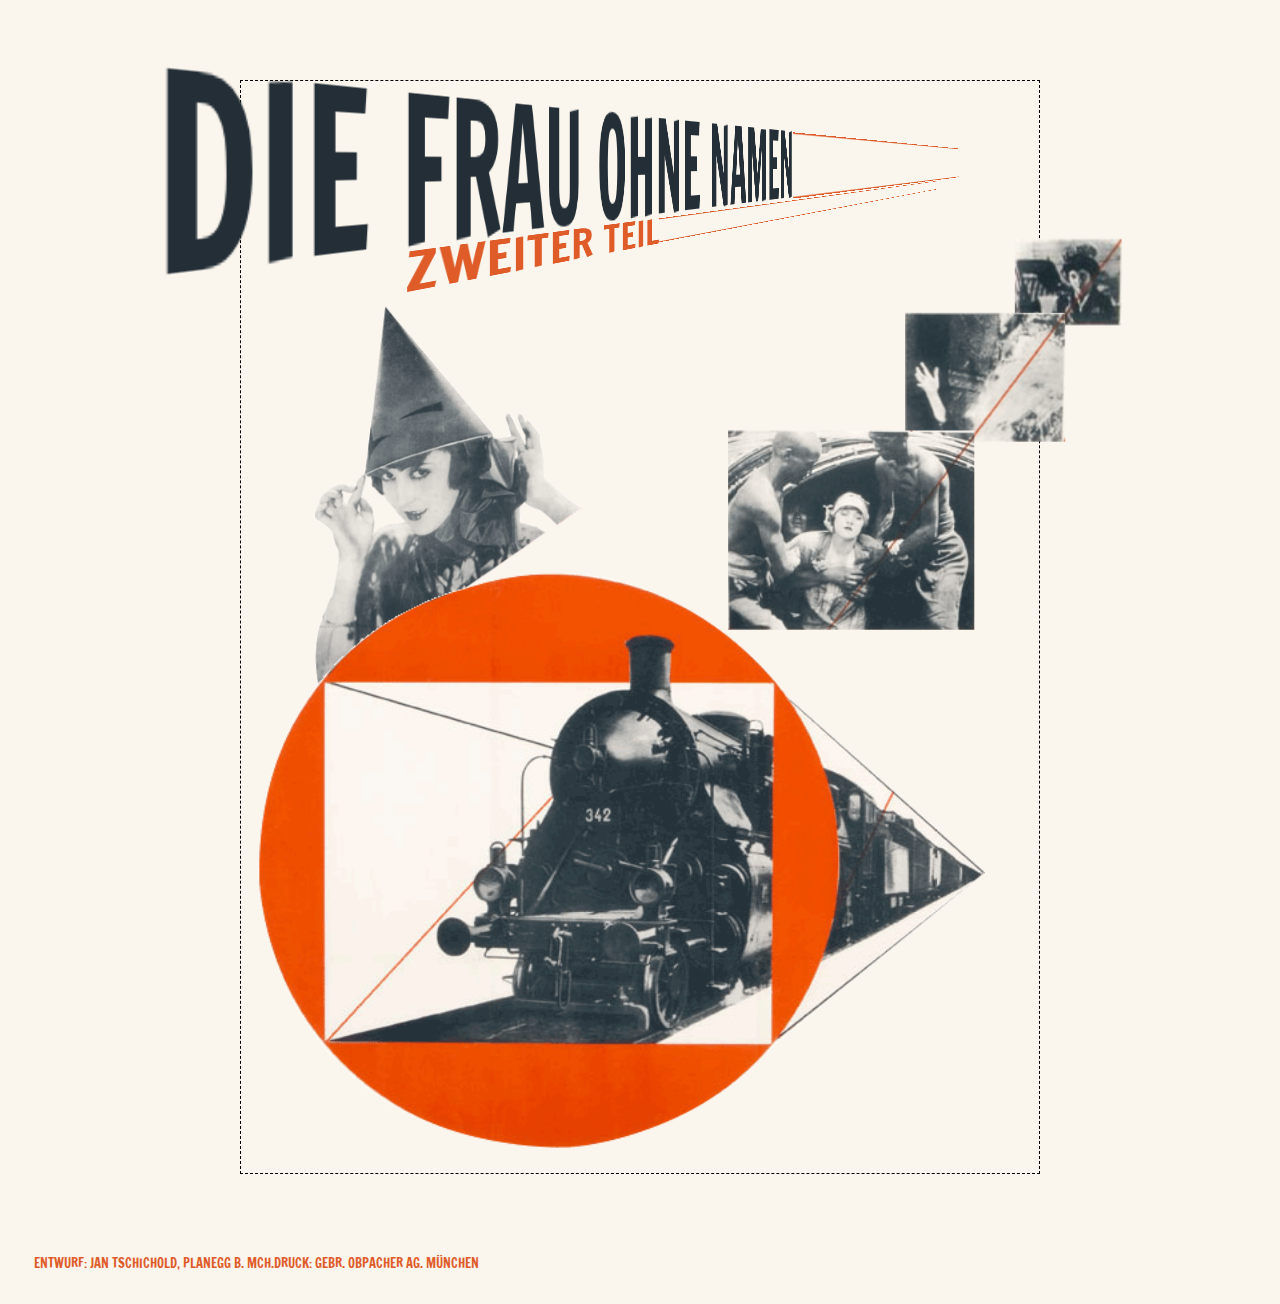
==== die_frau/index.html @ 0db3fcd1 "Add Die Frau Ohne Namen CSS, HTML file" ====
<!DOCTYPE html>
<html lang="en">
<head>
	<meta charset="UTF-8">
	<title>Die Frau Ohne Namen</title>
	<link rel="stylesheet" href="style.css">
</head>
<body>
<section>
	<header>
		<h1>DIE FRAU OHNE NAMEN</h1>
		<h2>ZWEITER TEIL</h2>
	</header>
	<div id="plane_wrap" style="perspective-origin: 108% 0%;">
		<img src="die_namen_03.jpg" id="scene3" alt="장면3">
		<img src="die_namen_07.png" id="scene2" alt="장면2">
		<img src="die_namen_11.png" id="scene1" alt="장면1">
		<div id="plane_front">
				<img src="die_namen_02.png" id="woman" alt="여인">
				<img src="die_namen_01.png" id="train" alt="기차">
		</div>
	</div>
</section>
<footer>ENTWURF: JAN TSCHICHOLD, PLANEGG B. MCH.DRUCK: GEBR. OBPACHER AG. MÜNCHEN</footer>
</body>
</html>
---- die_frau/style.css ----
@import url('https://fonts.googleapis.com/css?family=Francois+One');

body {
	height: 100%;
	overflow-x: hidden;
	overflow-y: scroll;
	font-family: 'Francois One', sans-serif;
	background-color: #FAF5ED;
}

section {
	max-width: 800px;
	padding: 3em 5em;
	margin: 5em auto;
	box-sizing: border-box;
	border: 1px dashed black;
}

header {
	max-width: 100%;
	padding-top: 10px;
	perspective: 20em;
	perspective-origin: 60% 26%;
	text-align: center;
}

h1,
h2 {
	display: inline-block;
	margin: 0;
	line-height: 1;
	font-weight: 100;
}

h1 {
	transform: scaleY(2.4) rotateY(40deg) translateZ(0);
	positon: relative;
	color: #232E36;
	font-size: 55px;
	line-height: 1;
}

h1::after {
	content: '';
	display: inline-block;
	width: 1000px;
	height: 40px;
	position: absolute;
	top: 7px;
	right: -1000px;
	border-top: 1px solid #DF5C29;
	border-bottom: 1px solid #DF5C29;
}

h2 {
	padding: 23px 150px 0 0;
	transform: rotateY(40deg);
	font-size: 35px;
	color: #DF5C29;
}

h2::after {
	content: '';
	display: inline-block;
	width: 1000px;
	height: 23px;
	position: absolute;
	top: 27px;
	right: -850px;
	border-top: 1px solid #DF5C29;
	border-bottom: 1px solid #DF5C29;
}

#plane_wrap {
	position: relative;
		left: 14em;
		top: -10em;
	height: 873px;
	perspective: 80em;
}

#woman {
	width: 200px;
	height: auto;
	position: relative;
	top: 51px;
	left: 0px;
}

#train {
	position: relative;
	bottom: 40px;
	left: -43px;
}

#plane_front {
	width: 200px;
	height: auto;
	position: absolute;
	bottom: 50%;
	left: 0;
	transform: translate3d(0, 25em, 20em);
}

#scene1 {
	width: 200px;
	height: auto;
	position: absolute;
	bottom: 50%;
	right: 0;
	transform: translate3d(-10em, 0, 15em);
}

#scene2 {
	width: 200px;
	height: auto;
	position: absolute;
	bottom: 50%;
	right: 0;
	transform: translate3d(-10em, 0, -20em);
}

#scene3 {
	width: 200px;
	height: auto;
	position: absolute;
	bottom: 50%;
	right: 0;
	transform: translate3d(-10em, 0, -70em);
}

footer {
	padding: 0 2em;
	font-size: 0.8em;
	font-weight: 100;
	color: #DF5C29;
}
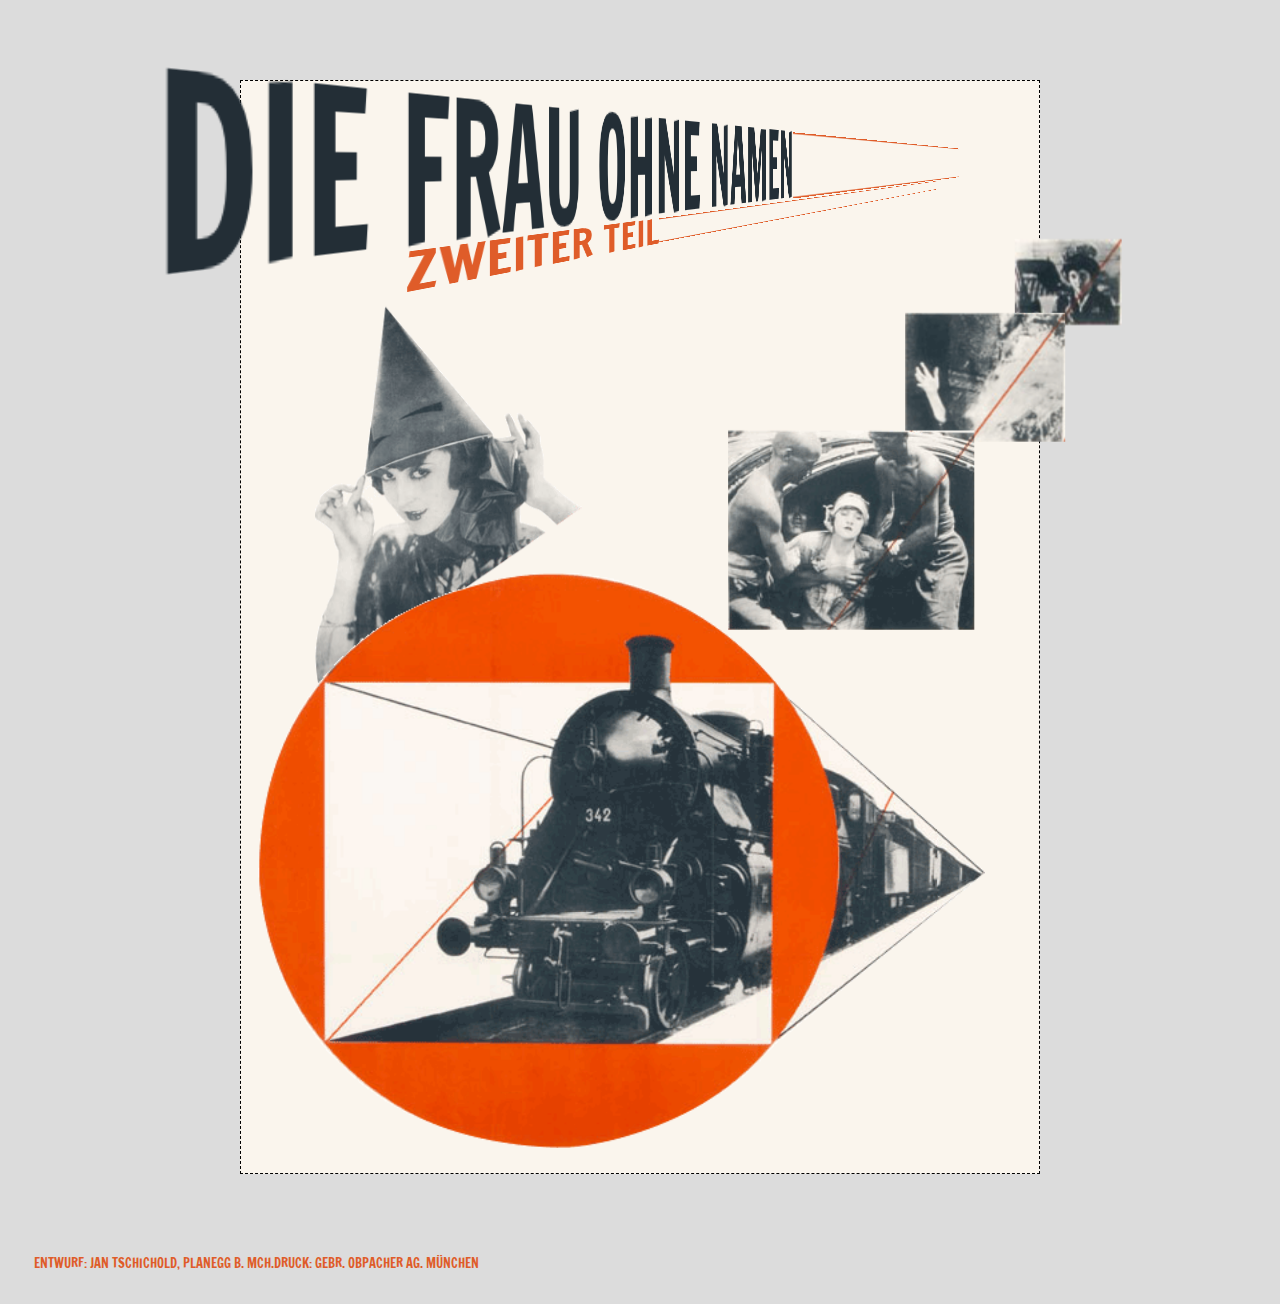
==== commit 898bbded: "[die_frau] Add JS file" ====
--- a/die_frau/index.html
+++ b/die_frau/index.html
@@ -5,22 +5,59 @@
 	<title>Die Frau Ohne Namen</title>
 	<link rel="stylesheet" href="style.css">
 </head>
-<body>
+<body id="body" style="background-color: gainsboro">
 <section>
 	<header>
 		<h1>DIE FRAU OHNE NAMEN</h1>
 		<h2>ZWEITER TEIL</h2>
 	</header>
 	<div id="plane_wrap" style="perspective-origin: 108% 0%;">
-		<img src="die_namen_03.jpg" id="scene3" alt="장면3">
-		<img src="die_namen_07.png" id="scene2" alt="장면2">
-		<img src="die_namen_11.png" id="scene1" alt="장면1">
+		<img src="die_namen_03.jpg" id="scene3" alt="scene3">
+		<img src="die_namen_07.png" id="scene2" alt="scene2">
+		<img src="die_namen_11.png" id="scene1" alt="scene1">
 		<div id="plane_front">
-				<img src="die_namen_02.png" id="woman" alt="여인">
-				<img src="die_namen_01.png" id="train" alt="기차">
+				<img src="die_namen_02.png" id="woman" alt="woman with hat">
+				<img src="die_namen_01.png" id="train" alt="train">
 		</div>
 	</div>
 </section>
 <footer>ENTWURF: JAN TSCHICHOLD, PLANEGG B. MCH.DRUCK: GEBR. OBPACHER AG. MÜNCHEN</footer>
+<script
+  src="https://code.jquery.com/jquery-2.2.4.min.js"
+  integrity="sha256-BbhdlvQf/xTY9gja0Dq3HiwQF8LaCRTXxZKRutelT44="
+  crossorigin="anonymous"></script>
+<script>
+    function detectMouseMove(evt) {
+        let x = evt.clientX / innerWidth;
+        let y = evt.clientY / innerHeight;
+        let currentX, currentY;
+
+        currentX = x*100*2 + 8;
+        currentY = y*100*2 - 50;
+
+        plane_wrap.setAttribute("style","perspective-origin:" + currentX + "% " + currentY + "%;");
+    };
+    
+    $(function() {
+        var flag = false;
+        
+        $("#body").bind({
+            click: function() {
+                if (flag === false) {
+                    flag = true;
+                    $(this).css("backgroundColor", "#B2DFDB");
+                } else if (flag === true) {
+                    flag = false;
+                    $(this).css("backgroundColor", "gainsboro");   
+                }
+            },
+            mousemove: function(evt) {
+                if (flag === true) {
+                    detectMouseMove(evt);
+                }
+            },
+        });
+    });
+</script>
 </body>
 </html>--- a/die_frau/style.css
+++ b/die_frau/style.css
@@ -5,7 +5,8 @@
 	overflow-x: hidden;
 	overflow-y: scroll;
 	font-family: 'Francois One', sans-serif;
-	background-color: #FAF5ED;
+	background-color: #FFF;
+    transition: 0.5s background-color;
 }
 
 section {
@@ -14,6 +15,7 @@
 	margin: 5em auto;
 	box-sizing: border-box;
 	border: 1px dashed black;
+    background-color: #FAF5ED;
 }
 
 header {
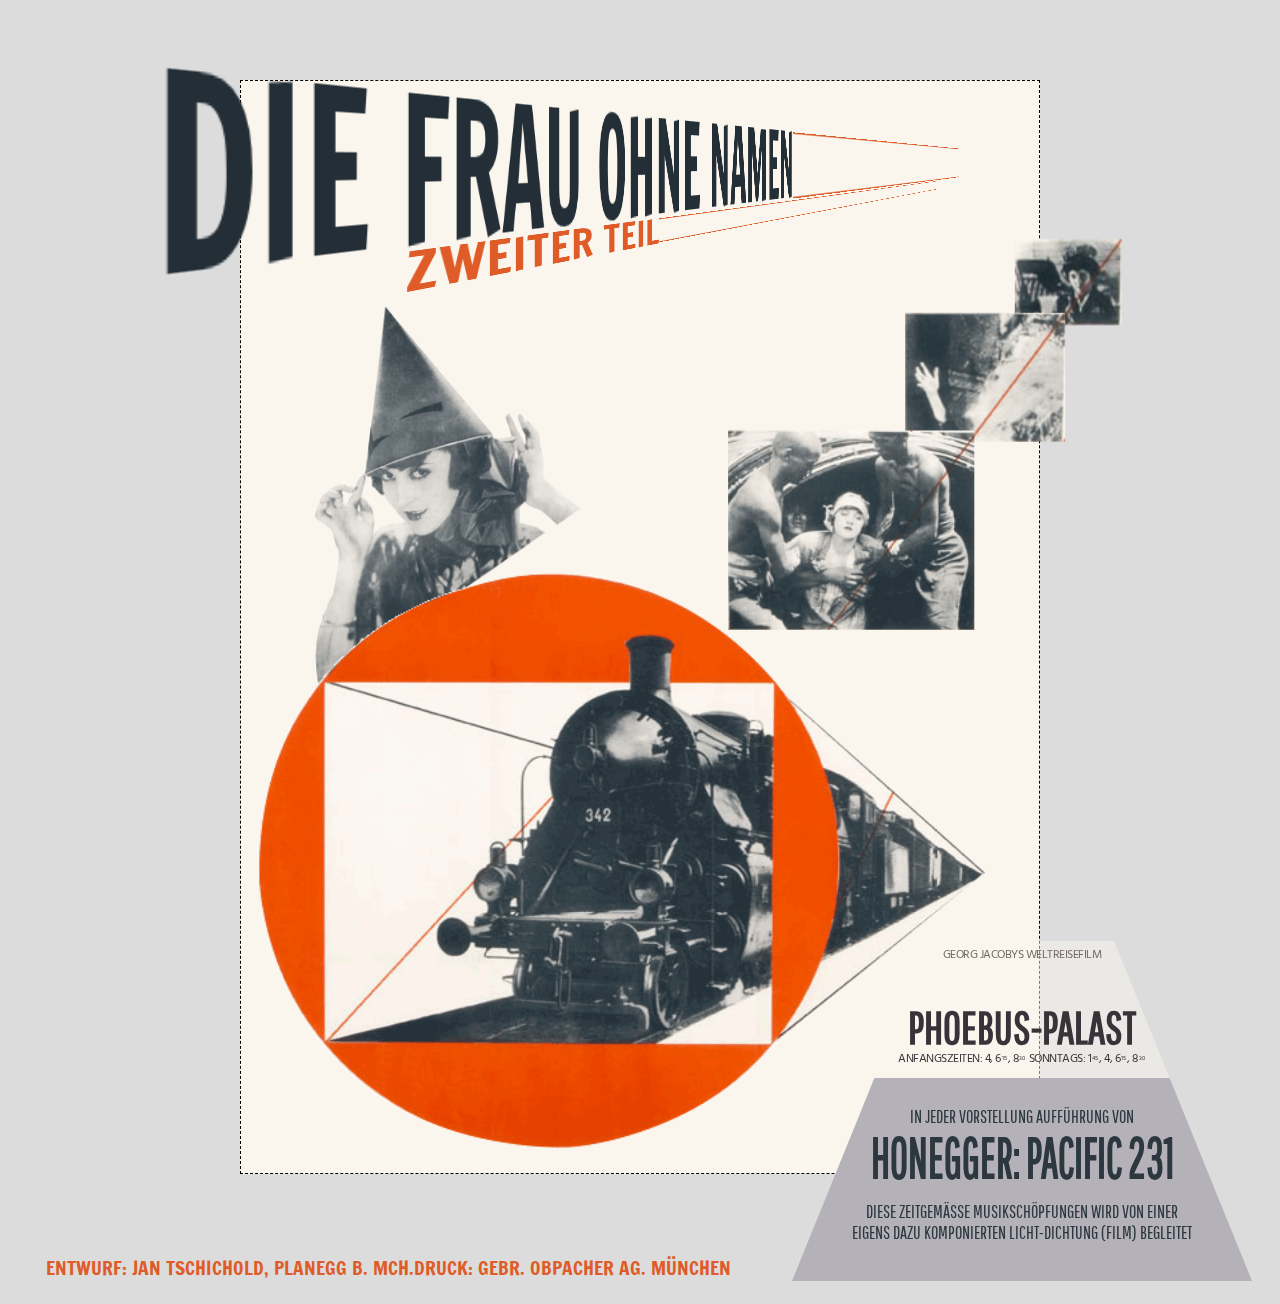
==== commit 15ccce97: "[die_frau] Add shape-inside CSS property" ====
--- a/die_frau/index.html
+++ b/die_frau/index.html
@@ -1,5 +1,5 @@
 <!DOCTYPE html>
-<html lang="en">
+<html lang="de">
 <head>
 	<meta charset="UTF-8">
 	<title>Die Frau Ohne Namen</title>
@@ -21,6 +21,24 @@
 		</div>
 	</div>
 </section>
+<div id="contentinfo">
+   <div id="content1">
+        <small>GEORG JACOBYS WELTREISEFILM</small>
+        <h3>PHOEBUS-PALAST</h3>
+        <p>
+            <span>ANFANGSZEITEN: 4, 6<sup>15</sup>, 8<sup>30</sup></span>
+            <span>SONNTAGS: 1<sup>45</sup>, 4, 6<sup>15</sup>, 8<sup>30</sup></span>
+        </p>
+   </div>
+   <div id="content2">
+       <small>IN JEDER VORSTELLUNG AUFFÜHRUNG VON</small>
+       <h3>HONEGGER: PACIFIC 231</h3>
+       <div>
+           <p>DIESE zeitgemässe musikschöpfungen WIRD VON EINER</p>
+           <p>EIGENS DAZU KOMPONIERTEN LICHT-DICHTUNG (FILM) BEGLEITET</p>
+       </div>
+   </div>
+</div>
 <footer>ENTWURF: JAN TSCHICHOLD, PLANEGG B. MCH.DRUCK: GEBR. OBPACHER AG. MÜNCHEN</footer>
 <script
   src="https://code.jquery.com/jquery-2.2.4.min.js"
@@ -40,7 +58,6 @@
     
     $(function() {
         var flag = false;
-        
         $("#body").bind({
             click: function() {
                 if (flag === false) {
--- a/die_frau/style.css
+++ b/die_frau/style.css
@@ -1,6 +1,9 @@
 @import url('https://fonts.googleapis.com/css?family=Francois+One');
+@import url('https://fonts.googleapis.com/css?family=Pathway+Gothic+One');
+@import url('https://fonts.googleapis.com/css?family=Hind+Guntur');
 
 body {
+    position: relative;
 	height: 100%;
 	overflow-x: hidden;
 	overflow-y: scroll;
@@ -133,7 +136,102 @@
 
 footer {
 	padding: 0 2em;
-	font-size: 0.8em;
+	font-size: 1.2em;
 	font-weight: 100;
 	color: #DF5C29;
+}
+
+#contentinfo {
+    width: 23em;
+    height: 17em;
+    position: absolute;
+    right: 1em;
+    bottom: 0;
+    line-height: 1;
+    font-size: 1.25em;
+    font-family: 'Pathway Gothic One', sans-serif;
+    text-align: center;
+    text-transform: uppercase;
+    background-color: rgba(250, 245, 237, 0.5);
+    shape-inside: polygon(30% 0%, 70% 0%, 100% 100%, 0% 100%);
+    -webkit-clip-path: polygon(30% 0%, 70% 0%, 100% 100%, 0% 100%);
+}
+
+/*
+#contentinfo:before {
+    content: '';
+    display: block;
+    height: 17em;
+    width: 8em;
+    position: absolute;
+    top: 0;
+    left: 0;
+    background-color: red;
+    shape-outisde: polygon(0 0, 90% 0, 39% 100%, 0% 100%);
+    -webkit-clip-path: polygon(0 0, 90% 0, 39% 100%, 0% 100%);
+}
+
+#contentinfo:after {
+    content: '';
+    display: block;
+    height: 17em;
+    width: 8em;
+    position: absolute;
+    top: 0;
+    right: 0;
+    background-color: red;
+    -webkit-clip-path: polygon(12% 0, 100% 0, 100% 100%, 61% 100%);
+}
+*/
+
+#content1 {
+    color: #393339;
+}
+
+#content1 small {
+    color: #756968;
+    font-family: 'Hind Guntur', sans-serif;
+    letter-spacing: -0.5px;
+    font-size: 0.6em;
+}
+
+#content1 h3 {
+    font-size: 2.2em;
+    margin-bottom: -0.2em;
+}
+
+#content1 p {
+    font-family: 'Hind Guntur', sans-serif;
+    letter-spacing: -0.5px;
+    font-size: 0.6em;
+}
+
+#content1 sup {
+    font-size: 0.2em;
+    letter-spacing: 0;
+    position: relative;
+    top: 3px;
+    right: -1px;
+    padding-right: 2px;
+}
+
+#content2 {
+    padding: 1.4em 3em;
+    color: #2C373F;
+    background-color: #B4B1B8;
+}
+
+#content2 small {
+    font-size: 0.9em;
+}
+
+#content2 h3 {
+    font-size: 2.2em;
+    margin: 0.2em 0 0.7em;
+    transform: scaleY(1.3);
+}
+
+#content2 p {
+    font-size: 0.9em;
+    line-height: 0.2em;
 }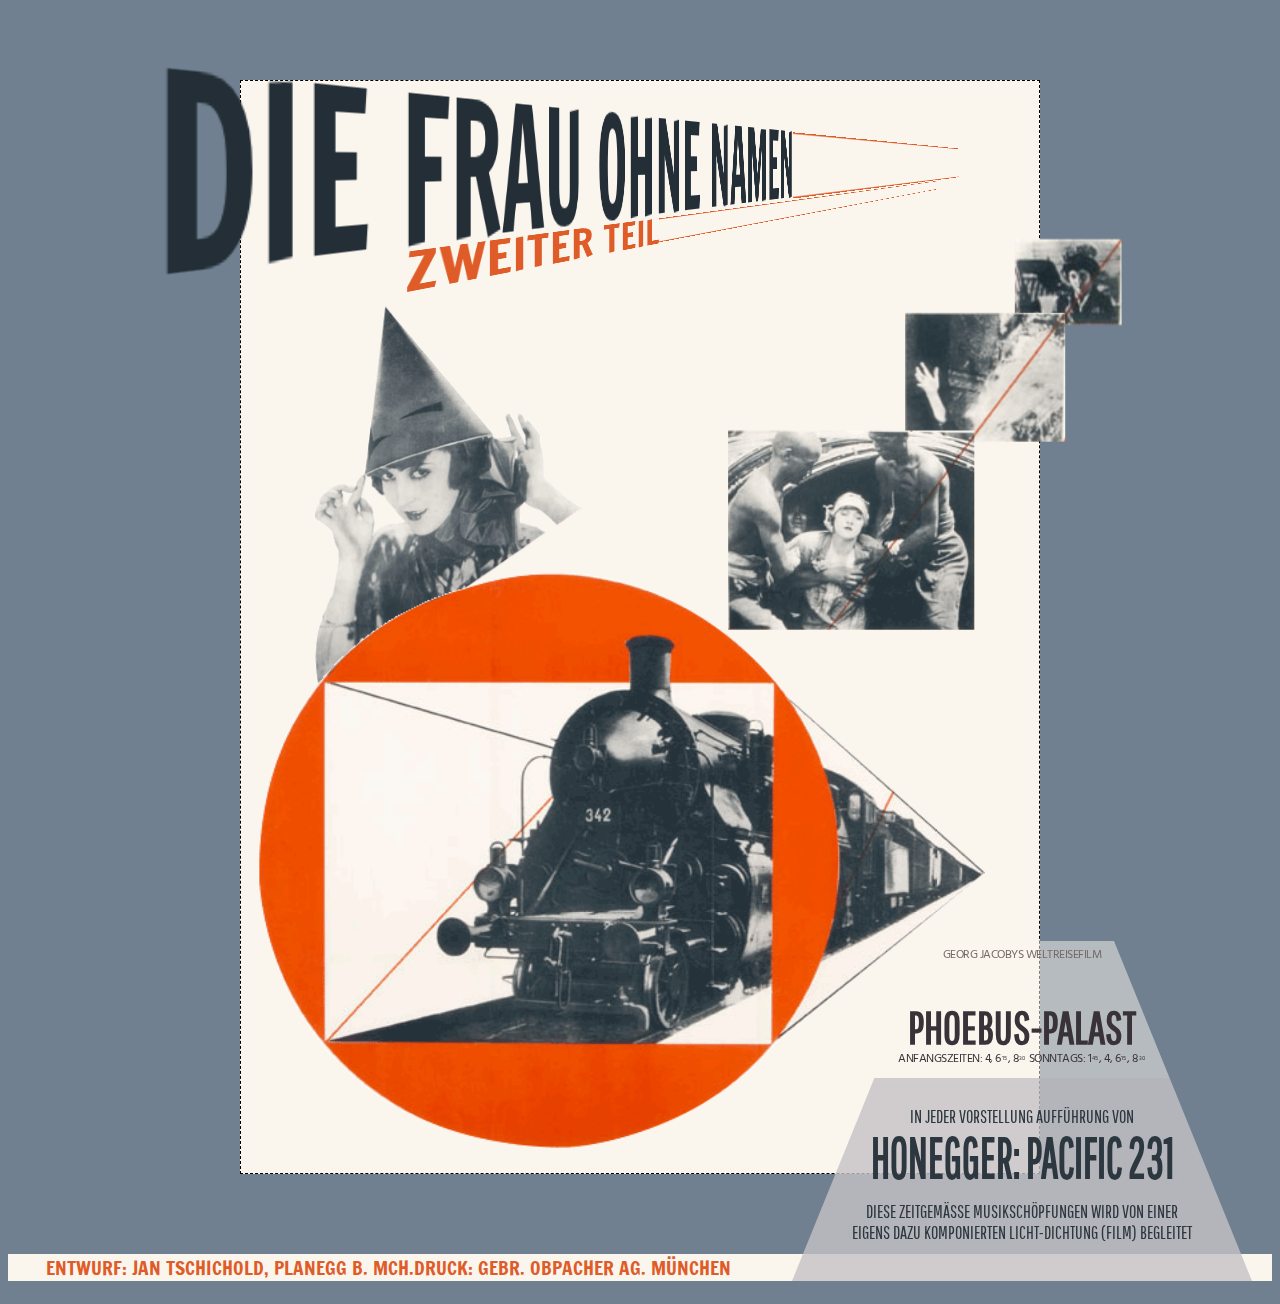
==== commit c906a345: "[die_frau] Change default BG Color" ====
--- a/die_frau/index.html
+++ b/die_frau/index.html
@@ -5,7 +5,7 @@
 	<title>Die Frau Ohne Namen</title>
 	<link rel="stylesheet" href="style.css">
 </head>
-<body id="body" style="background-color: gainsboro">
+<body id="body" style="background-color: slategray">
 <section>
 	<header>
 		<h1>DIE FRAU OHNE NAMEN</h1>
@@ -65,7 +65,7 @@
                     $(this).css("backgroundColor", "#B2DFDB");
                 } else if (flag === true) {
                     flag = false;
-                    $(this).css("backgroundColor", "gainsboro");   
+                    $(this).css("backgroundColor", "slategray");   
                 }
             },
             mousemove: function(evt) {
--- a/die_frau/style.css
+++ b/die_frau/style.css
@@ -139,6 +139,7 @@
 	font-size: 1.2em;
 	font-weight: 100;
 	color: #DF5C29;
+    background-color: #FAF5ED;
 }
 
 #contentinfo {
@@ -218,7 +219,7 @@
 #content2 {
     padding: 1.4em 3em;
     color: #2C373F;
-    background-color: #B4B1B8;
+    background-color: rgba(180, 177, 184, 0.6);
 }
 
 #content2 small {
